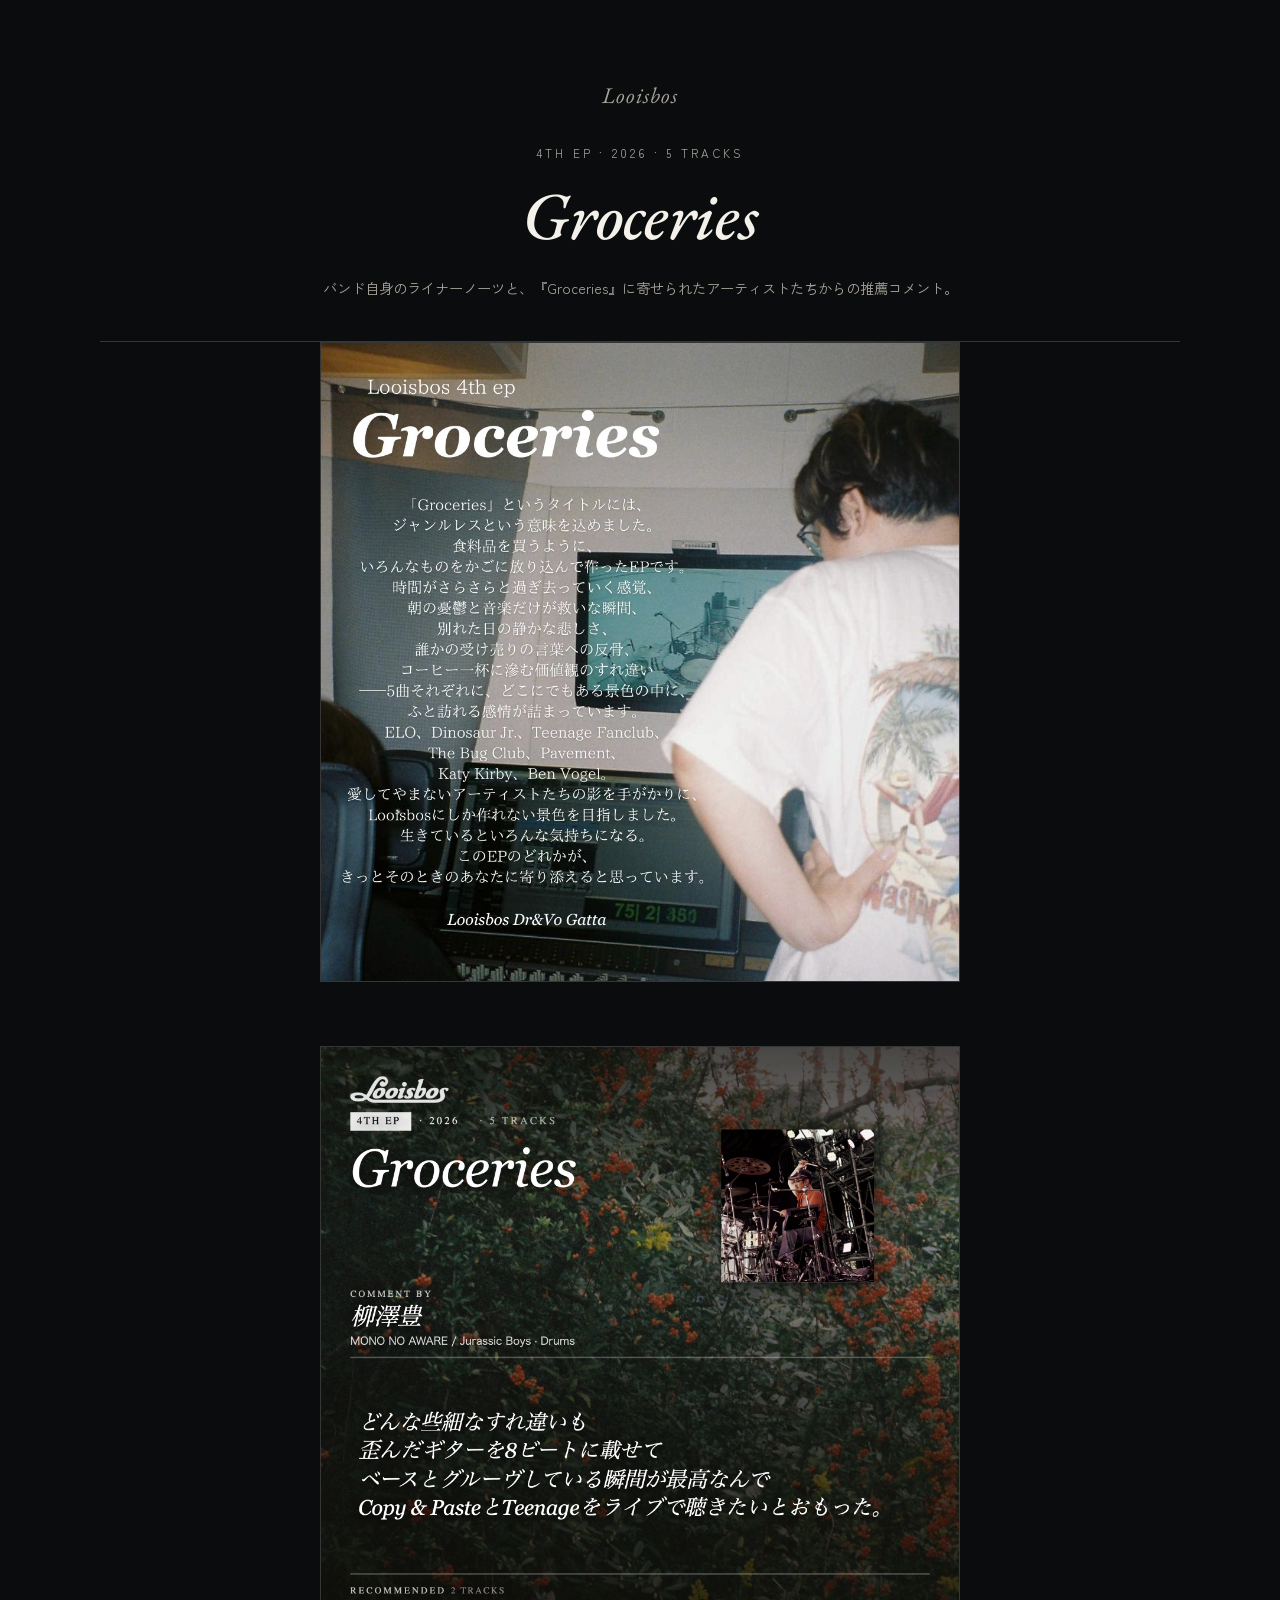
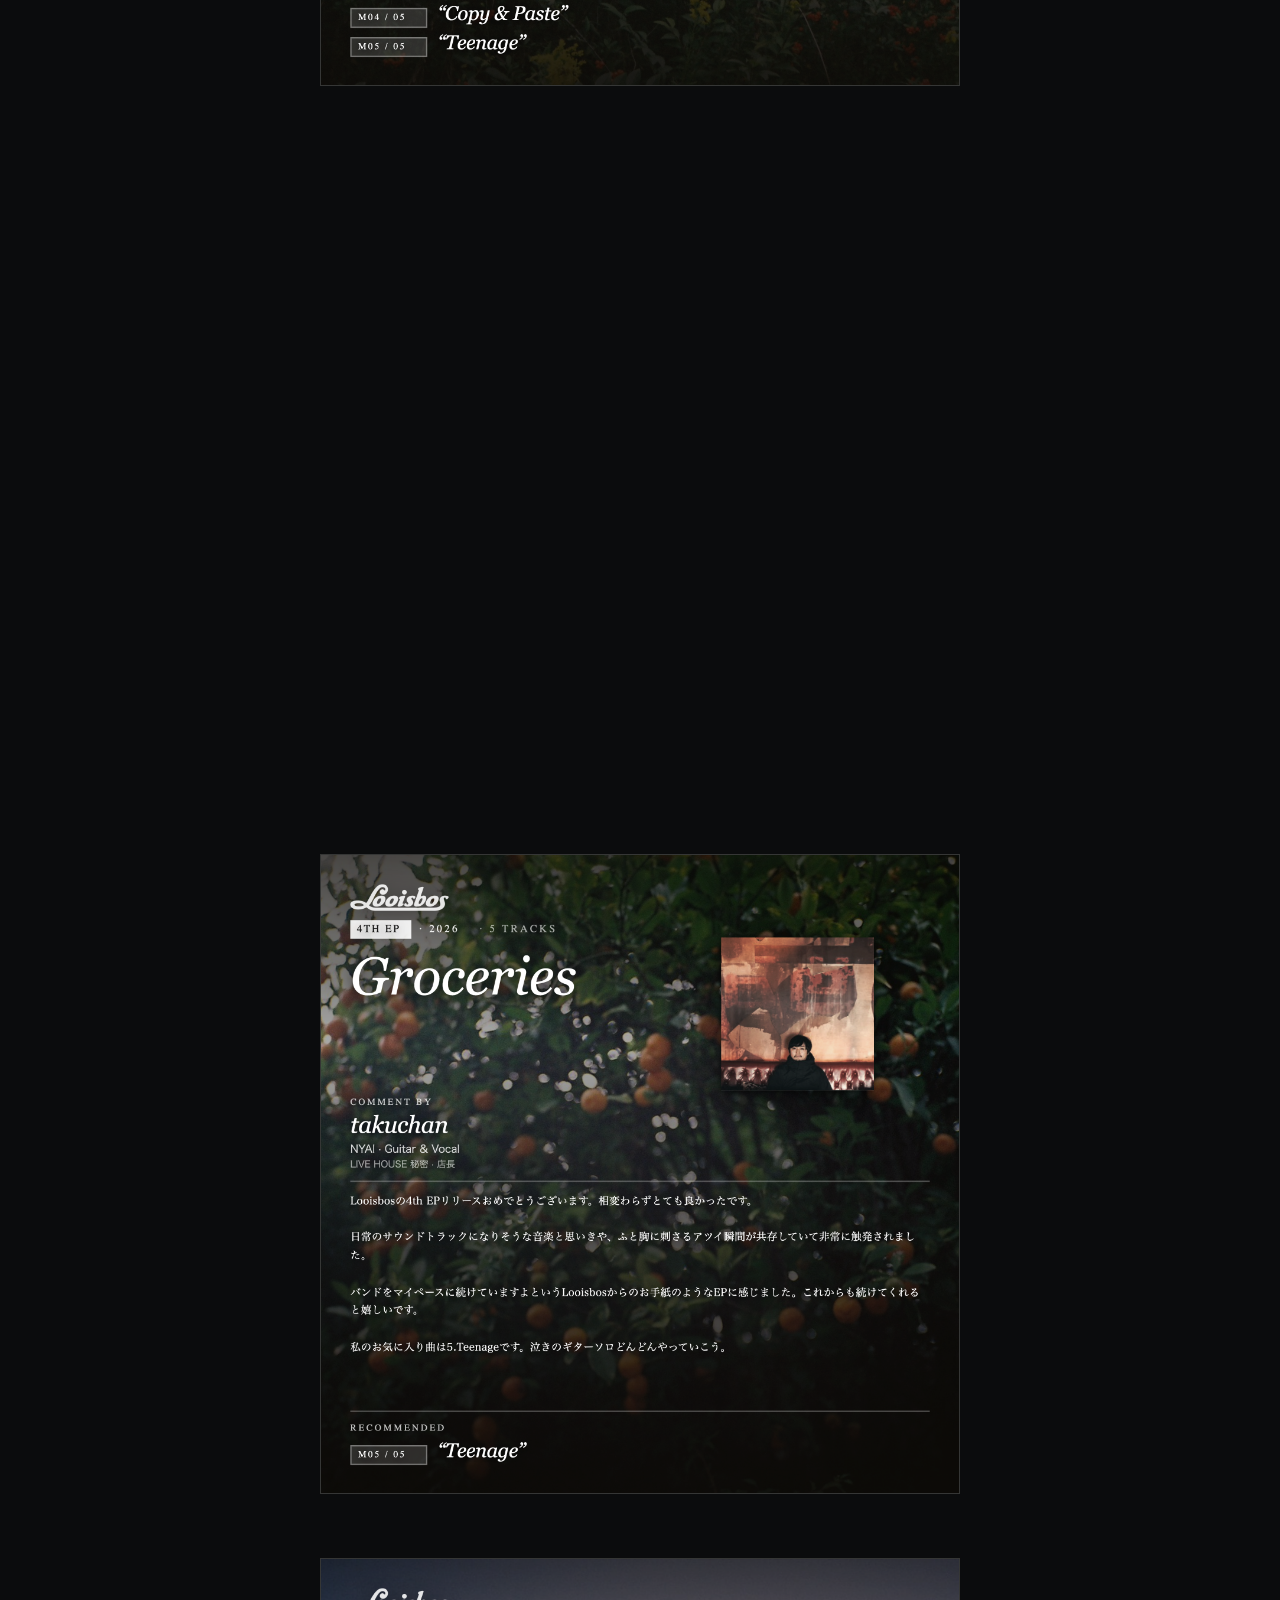
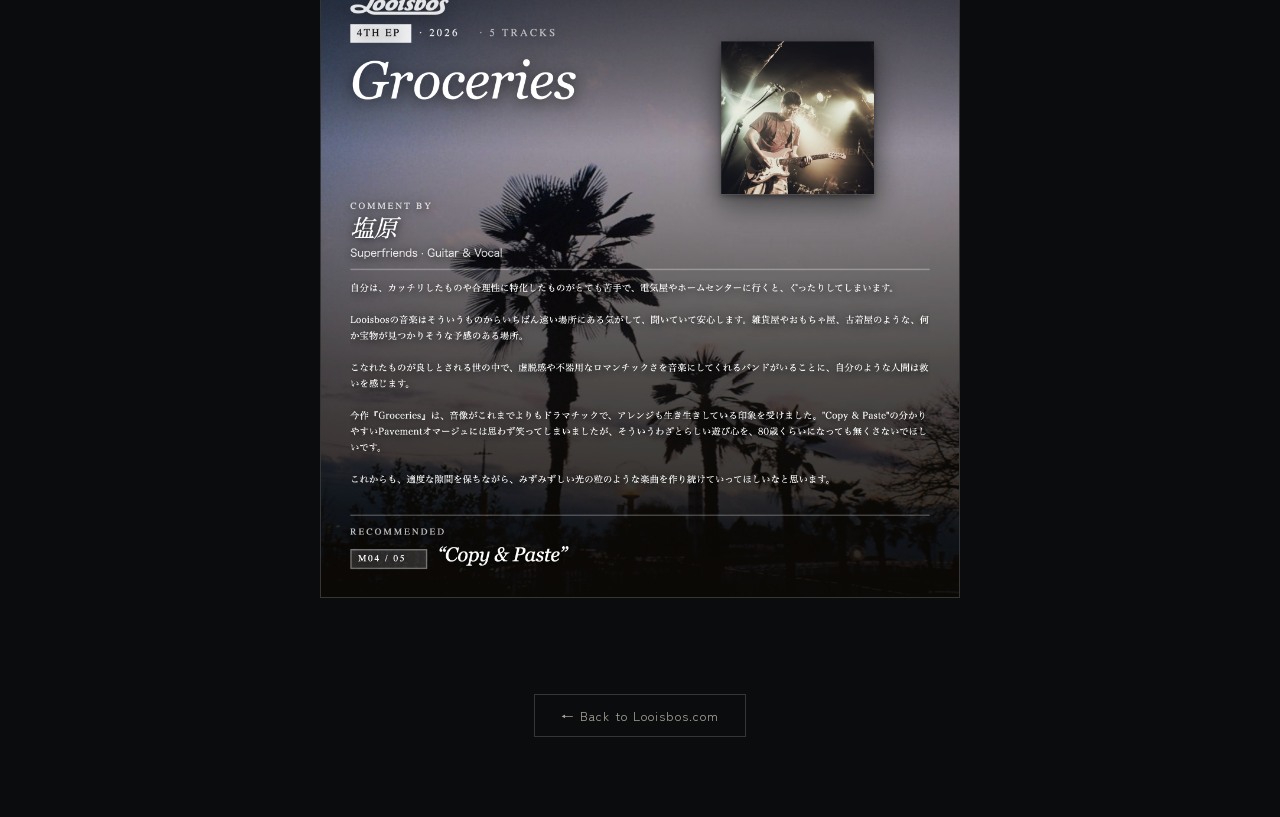
==== groceries-comments.html @ f3e6125c "Add Groceries release news, comments gallery, and laundrynotes news - New page groceries-comments.ht" ====
<!DOCTYPE html>
<html lang="ja">
<head>
<meta charset="UTF-8">
<meta name="viewport" content="width=device-width, initial-scale=1.0">
<title>Groceries — Recommended | Looisbos</title>
<meta name="description" content="Looisbos 4th EP『Groceries』に寄せられたアーティストからの推薦コメント">
<link href="https://fonts.googleapis.com/css2?family=EB+Garamond:ital,wght@0,400;0,500;1,400;1,500&family=Zen+Kaku+Gothic+New:wght@400;500;700&display=swap" rel="stylesheet">
<style>
*{margin:0;padding:0;box-sizing:border-box}
:root{
  --bg:#0b0c0d;
  --ink:#f4f1ea;
  --ink-dim:#a8a49a;
  --line:rgba(244,241,234,0.18);
}
body{
  background:var(--bg);
  color:var(--ink);
  font-family:'Zen Kaku Gothic New','Hiragino Kaku Gothic ProN',sans-serif;
  min-height:100vh;
}
.page-header{
  max-width:720px;
  margin:0 auto;
  padding:5rem 1.5rem 2.5rem;
  text-align:center;
}
.logo{
  font-family:'EB Garamond',serif;
  font-style:italic;
  font-size:1.4rem;
  letter-spacing:0.04em;
  color:var(--ink-dim);
  text-decoration:none;
}
.eyebrow{
  margin-top:2.2rem;
  font-size:0.72rem;
  letter-spacing:0.28em;
  color:var(--ink-dim);
  text-transform:uppercase;
}
.headline{
  font-family:'EB Garamond',serif;
  font-style:italic;
  font-weight:500;
  font-size:clamp(2.6rem,7vw,4.2rem);
  margin-top:0.6rem;
}
.sub{
  margin-top:1rem;
  font-size:0.9rem;
  color:var(--ink-dim);
  line-height:1.8;
}
.gallery{
  max-width:1080px;
  margin:0 auto;
  padding:0 0 6rem;
  display:flex;
  flex-direction:column;
  align-items:center;
  gap:4rem;
}
.card{
  width:100%;
  max-width:640px;
  opacity:0;
  transform:translateY(24px);
  transition:opacity 0.8s ease, transform 0.8s ease;
}
.card.is-visible{
  opacity:1;
  transform:translateY(0);
}
.card img{
  display:block;
  width:100%;
  height:auto;
  border:1px solid var(--line);
}
.divider{
  width:100%;
  max-width:1080px;
  margin:0 auto;
  border:none;
  border-top:1px solid var(--line);
}
.page-footer{
  max-width:720px;
  margin:0 auto;
  padding:0 1.5rem 5rem;
  text-align:center;
}
.back-link{
  display:inline-block;
  font-size:0.8rem;
  letter-spacing:0.08em;
  color:var(--ink-dim);
  text-decoration:none;
  border:1px solid var(--line);
  padding:0.7rem 1.6rem;
  transition:color 0.2s, border-color 0.2s;
}
.back-link:hover{
  color:var(--ink);
  border-color:var(--ink);
}
</style>
</head>
<body>

<header class="page-header">
  <a href="index.html" class="logo">Looisbos</a>
  <div class="eyebrow">4th EP · 2026 · 5 Tracks</div>
  <h1 class="headline">Groceries</h1>
  <p class="sub">バンド自身のライナーノーツと、『Groceries』に寄せられたアーティストたちからの推薦コメント。</p>
</header>

<hr class="divider">

<section class="gallery">
  <figure class="card">
    <img src="assets/images/comments/Looisbos_Groceries_gatta_1080.jpeg" alt="Looisbos Dr&Vo Gatta による『Groceries』セルフライナーノーツ" loading="lazy" width="1080" height="1080">
  </figure>
  <figure class="card">
    <img src="assets/images/comments/Looisbos_Groceries_yanagisawa_1080.png" alt="柳澤豊(MONO NO AWARE / Jurassic Boys・Drums)のコメント" loading="lazy" width="2160" height="2160">
  </figure>
  <figure class="card">
    <img src="assets/images/comments/Looisbos_Groceries_hidematt_1080.png" alt="Hide Matt(Strobolights・Guitar & Vocal)のコメント" loading="lazy" width="2160" height="2160">
  </figure>
  <figure class="card">
    <img src="assets/images/comments/Looisbos_Groceries_takuchan_1080.png" alt="takuchan(NYAI・Guitar & Vocal / LIVE HOUSE 秘密・店長)のコメント" loading="lazy" width="2160" height="2160">
  </figure>
  <figure class="card">
    <img src="assets/images/comments/Looisbos_Groceries_shiohara_1080.png" alt="塩原(Superfriends・Guitar & Vocal)のコメント" loading="lazy" width="2160" height="2160">
  </figure>
</section>

<footer class="page-footer">
  <a href="index.html" class="back-link">← Back to Looisbos.com</a>
</footer>

<script>
const cards = document.querySelectorAll('.card');
const io = new IntersectionObserver((entries) => {
  entries.forEach(entry => {
    if (entry.isIntersecting) {
      entry.target.classList.add('is-visible');
      io.unobserve(entry.target);
    }
  });
}, { threshold: 0.15 });
cards.forEach(card => io.observe(card));
</script>

</body>
</html>
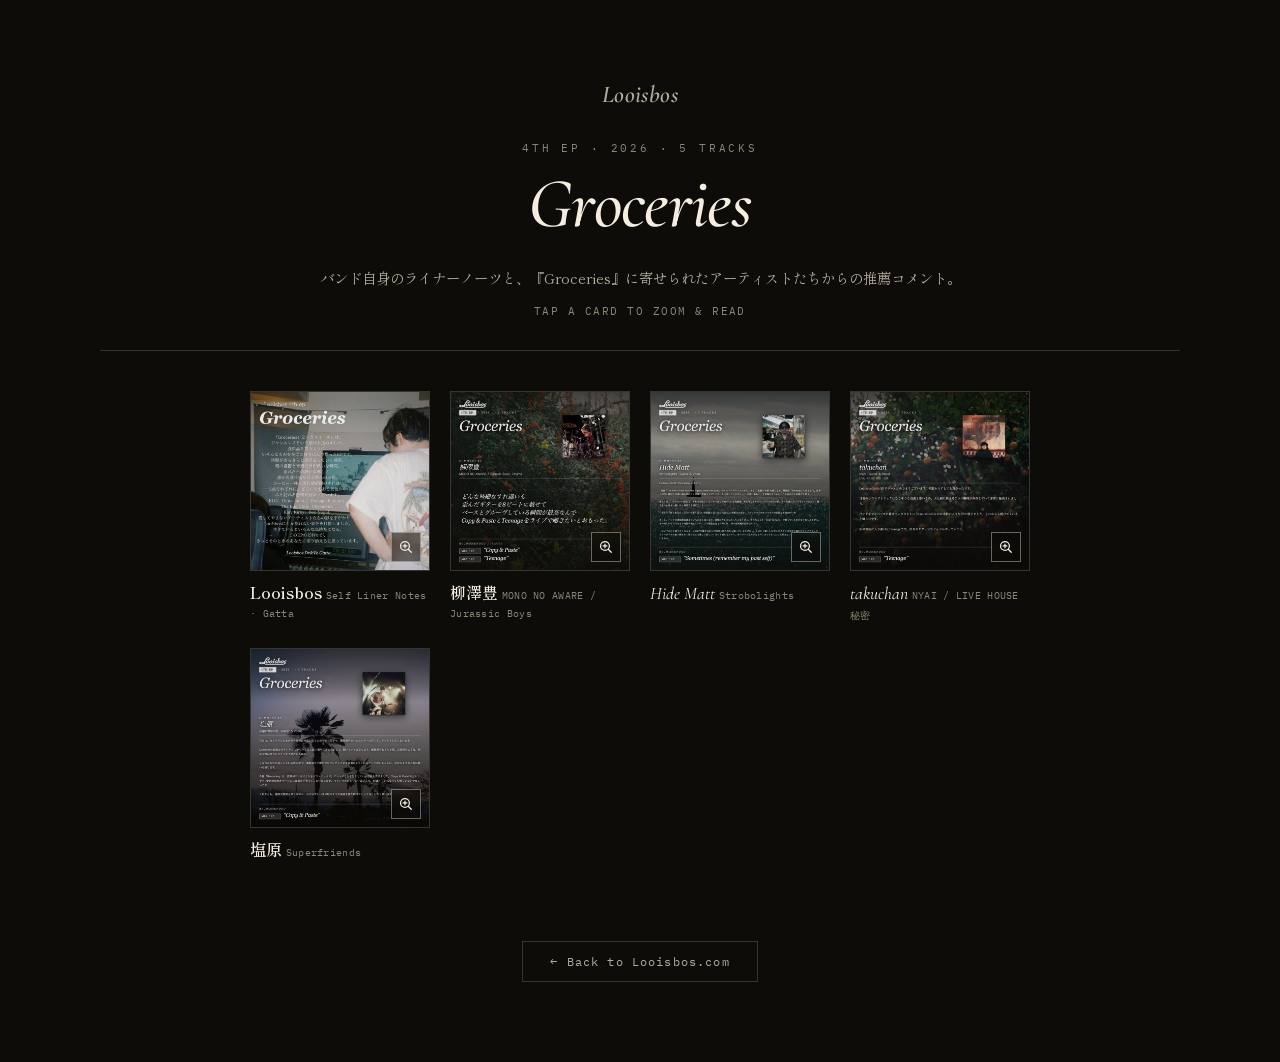
==== commit abbdad45: "Rework comments page into thumbnail grid with tap-to-zoom lightbox - Grid of square thumbnails (ligh" ====
--- a/groceries-comments.html
+++ b/groceries-comments.html
@@ -4,81 +4,72 @@
 <meta charset="UTF-8">
 <meta name="viewport" content="width=device-width, initial-scale=1.0">
 <title>Groceries — Recommended | Looisbos</title>
-<meta name="description" content="Looisbos 4th EP『Groceries』に寄せられたアーティストからの推薦コメント">
-<link href="https://fonts.googleapis.com/css2?family=EB+Garamond:ital,wght@0,400;0,500;1,400;1,500&family=Zen+Kaku+Gothic+New:wght@400;500;700&display=swap" rel="stylesheet">
+<meta name="description" content="Looisbos 4th EP『Groceries』のセルフライナーノーツと、アーティストからの推薦コメント">
+<link href="https://fonts.googleapis.com/css2?family=Cormorant+Garamond:ital,wght@0,400;0,500;0,600;1,400;1,500;1,600&family=IBM+Plex+Mono:wght@400;500&family=Shippori+Mincho:wght@400;500;600;700&display=swap" rel="stylesheet">
 <style>
 *{margin:0;padding:0;box-sizing:border-box}
 :root{
-  --bg:#0b0c0d;
-  --ink:#f4f1ea;
-  --ink-dim:#a8a49a;
-  --line:rgba(244,241,234,0.18);
+  --bg:#0e0c08;
+  --ink:#f4ede0;
+  --ink-soft:#b3ac9d;
+  --ink-dim:#8c8677;
+  --gold:#d8c896;
+  --line:rgba(244,237,224,0.18);
+  --serif-en:'Cormorant Garamond','EB Garamond',Georgia,serif;
+  --mincho:'Shippori Mincho','Noto Serif JP','Hiragino Mincho ProN',serif;
+  --mono:'IBM Plex Mono','Courier New',monospace;
 }
 body{
   background:var(--bg);
   color:var(--ink);
-  font-family:'Zen Kaku Gothic New','Hiragino Kaku Gothic ProN',sans-serif;
+  font-family:var(--mincho);
   min-height:100vh;
+  -webkit-font-smoothing:antialiased;
 }
 .page-header{
-  max-width:720px;
+  max-width:760px;
   margin:0 auto;
-  padding:5rem 1.5rem 2.5rem;
+  padding:5rem 1.5rem 2rem;
   text-align:center;
 }
 .logo{
-  font-family:'EB Garamond',serif;
+  font-family:var(--serif-en);
   font-style:italic;
-  font-size:1.4rem;
-  letter-spacing:0.04em;
-  color:var(--ink-dim);
+  font-weight:600;
+  font-size:1.5rem;
+  letter-spacing:0.02em;
+  color:var(--ink-soft);
   text-decoration:none;
 }
-.eyebrow{
-  margin-top:2.2rem;
-  font-size:0.72rem;
-  letter-spacing:0.28em;
+.header-eyebrow{
+  margin-top:2rem;
+  font-family:var(--mono);
+  font-size:0.68rem;
+  letter-spacing:0.26em;
   color:var(--ink-dim);
   text-transform:uppercase;
 }
 .headline{
-  font-family:'EB Garamond',serif;
+  font-family:var(--serif-en);
   font-style:italic;
   font-weight:500;
-  font-size:clamp(2.6rem,7vw,4.2rem);
-  margin-top:0.6rem;
+  font-size:clamp(2.8rem,8vw,4.4rem);
+  margin-top:0.4rem;
+  letter-spacing:-0.01em;
 }
 .sub{
-  margin-top:1rem;
+  margin-top:1.1rem;
   font-size:0.9rem;
+  color:var(--ink-soft);
+  line-height:1.9;
+}
+.hint{
+  margin-top:0.8rem;
+  font-family:var(--mono);
+  font-size:0.66rem;
+  letter-spacing:0.14em;
   color:var(--ink-dim);
-  line-height:1.8;
-}
-.gallery{
-  max-width:1080px;
-  margin:0 auto;
-  padding:0 0 6rem;
-  display:flex;
-  flex-direction:column;
-  align-items:center;
-  gap:4rem;
-}
-.card{
-  width:100%;
-  max-width:640px;
-  opacity:0;
-  transform:translateY(24px);
-  transition:opacity 0.8s ease, transform 0.8s ease;
-}
-.card.is-visible{
-  opacity:1;
-  transform:translateY(0);
-}
-.card img{
-  display:block;
-  width:100%;
-  height:auto;
-  border:1px solid var(--line);
+  text-transform:uppercase;
 }
 .divider{
   width:100%;
@@ -87,25 +78,159 @@
   border:none;
   border-top:1px solid var(--line);
 }
+.grid{
+  max-width:820px;
+  margin:2.5rem auto 0;
+  padding:0 1.25rem 4rem;
+  display:grid;
+  grid-template-columns:repeat(auto-fill,minmax(150px,1fr));
+  gap:1.5rem 1.25rem;
+}
+.tile{
+  display:flex;
+  flex-direction:column;
+  gap:0.7rem;
+  background:none;
+  border:none;
+  padding:0;
+  cursor:zoom-in;
+  text-align:left;
+  color:inherit;
+  opacity:0;
+  transform:translateY(20px);
+  transition:opacity 0.7s ease, transform 0.7s ease;
+}
+.tile.is-visible{opacity:1;transform:translateY(0)}
+.tile-frame{
+  position:relative;
+  aspect-ratio:1;
+  overflow:hidden;
+  border:1px solid var(--line);
+}
+.tile-frame img{
+  width:100%;
+  height:100%;
+  object-fit:cover;
+  display:block;
+  transition:transform 0.5s ease, filter 0.4s ease;
+  filter:brightness(0.92);
+}
+.tile:hover .tile-frame img,
+.tile:focus-visible .tile-frame img{
+  transform:scale(1.05);
+  filter:brightness(1.05);
+}
+.tile-zoom{
+  position:absolute;
+  bottom:0.5rem;
+  right:0.5rem;
+  width:1.9rem;
+  height:1.9rem;
+  display:flex;
+  align-items:center;
+  justify-content:center;
+  background:rgba(14,12,8,0.55);
+  border:1px solid rgba(244,237,224,0.4);
+  backdrop-filter:blur(3px);
+  color:var(--ink);
+}
+.tile-zoom svg{width:0.95rem;height:0.95rem;display:block}
+.tile-cap{line-height:1.35}
+.tile-name{
+  font-family:var(--serif-en);
+  font-style:italic;
+  font-size:1.1rem;
+  color:var(--ink);
+}
+.tile-name.jp{font-family:var(--mincho);font-style:normal;font-weight:600;font-size:1rem}
+.tile-role{
+  font-family:var(--mono);
+  font-size:0.62rem;
+  letter-spacing:0.03em;
+  color:var(--ink-dim);
+  margin-top:0.15rem;
+}
 .page-footer{
   max-width:720px;
   margin:0 auto;
-  padding:0 1.5rem 5rem;
+  padding:1rem 1.5rem 5rem;
   text-align:center;
 }
 .back-link{
   display:inline-block;
-  font-size:0.8rem;
-  letter-spacing:0.08em;
-  color:var(--ink-dim);
+  font-family:var(--mono);
+  font-size:0.72rem;
+  letter-spacing:0.1em;
+  color:var(--ink-soft);
   text-decoration:none;
   border:1px solid var(--line);
-  padding:0.7rem 1.6rem;
+  padding:0.75rem 1.7rem;
   transition:color 0.2s, border-color 0.2s;
 }
-.back-link:hover{
+.back-link:hover{color:var(--ink);border-color:var(--ink)}
+
+/* Lightbox */
+.lightbox{
+  position:fixed;
+  inset:0;
+  z-index:100;
+  display:none;
+  background:rgba(6,5,3,0.94);
+  overflow:auto;
+  -webkit-overflow-scrolling:touch;
+  padding:0;
+}
+.lightbox.open{display:flex;align-items:center;justify-content:center}
+.lightbox.zoomed{align-items:flex-start;justify-content:flex-start}
+.lightbox-img{
+  display:block;
+  max-width:96vw;
+  max-height:94vh;
+  margin:auto;
+  cursor:zoom-in;
+  box-shadow:0 20px 80px rgba(0,0,0,0.6);
+}
+.lightbox.zoomed .lightbox-img{
+  max-width:none;
+  max-height:none;
+  width:min(1200px,max(760px,100vw));
+  margin:0;
+  cursor:zoom-out;
+}
+.lightbox-close{
+  position:fixed;
+  top:1rem;
+  right:1.1rem;
+  z-index:110;
+  width:2.6rem;
+  height:2.6rem;
+  display:flex;
+  align-items:center;
+  justify-content:center;
+  background:rgba(14,12,8,0.6);
+  border:1px solid var(--line);
   color:var(--ink);
-  border-color:var(--ink);
+  font-size:1.4rem;
+  line-height:1;
+  cursor:pointer;
+  backdrop-filter:blur(4px);
+}
+.lightbox-close:hover{border-color:var(--ink)}
+.lightbox-hint{
+  position:fixed;
+  bottom:1rem;
+  left:50%;
+  transform:translateX(-50%);
+  z-index:110;
+  font-family:var(--mono);
+  font-size:0.64rem;
+  letter-spacing:0.14em;
+  color:var(--ink-soft);
+  text-transform:uppercase;
+  background:rgba(14,12,8,0.55);
+  padding:0.5rem 1rem;
+  border:1px solid var(--line);
+  pointer-events:none;
 }
 </style>
 </head>
@@ -113,46 +238,132 @@
 
 <header class="page-header">
   <a href="index.html" class="logo">Looisbos</a>
-  <div class="eyebrow">4th EP · 2026 · 5 Tracks</div>
+  <div class="header-eyebrow">4th EP · 2026 · 5 Tracks</div>
   <h1 class="headline">Groceries</h1>
   <p class="sub">バンド自身のライナーノーツと、『Groceries』に寄せられたアーティストたちからの推薦コメント。</p>
+  <p class="hint">Tap a card to zoom &amp; read</p>
 </header>
 
 <hr class="divider">
 
-<section class="gallery">
-  <figure class="card">
-    <img src="assets/images/comments/Looisbos_Groceries_gatta_1080.jpeg" alt="Looisbos Dr&Vo Gatta による『Groceries』セルフライナーノーツ" loading="lazy" width="1080" height="1080">
-  </figure>
-  <figure class="card">
-    <img src="assets/images/comments/Looisbos_Groceries_yanagisawa_1080.png" alt="柳澤豊(MONO NO AWARE / Jurassic Boys・Drums)のコメント" loading="lazy" width="2160" height="2160">
-  </figure>
-  <figure class="card">
-    <img src="assets/images/comments/Looisbos_Groceries_hidematt_1080.png" alt="Hide Matt(Strobolights・Guitar & Vocal)のコメント" loading="lazy" width="2160" height="2160">
-  </figure>
-  <figure class="card">
-    <img src="assets/images/comments/Looisbos_Groceries_takuchan_1080.png" alt="takuchan(NYAI・Guitar & Vocal / LIVE HOUSE 秘密・店長)のコメント" loading="lazy" width="2160" height="2160">
-  </figure>
-  <figure class="card">
-    <img src="assets/images/comments/Looisbos_Groceries_shiohara_1080.png" alt="塩原(Superfriends・Guitar & Vocal)のコメント" loading="lazy" width="2160" height="2160">
-  </figure>
+<section class="grid" id="grid">
+
+  <button class="tile" data-full="assets/images/comments/Looisbos_Groceries_gatta_1080.jpeg">
+    <span class="tile-frame">
+      <img src="assets/images/comments/thumbs/Looisbos_Groceries_gatta_1080.jpg" alt="Looisbos セルフライナーノーツ" loading="lazy">
+      <span class="tile-zoom" aria-hidden="true"><svg viewBox="0 0 24 24" fill="none" stroke="currentColor" stroke-width="2" stroke-linecap="round" stroke-linejoin="round"><circle cx="11" cy="11" r="7"></circle><line x1="21" y1="21" x2="16.5" y2="16.5"></line><line x1="11" y1="8" x2="11" y2="14"></line><line x1="8" y1="11" x2="14" y2="11"></line></svg></span>
+    </span>
+    <span class="tile-cap">
+      <span class="tile-name jp">Looisbos</span>
+      <span class="tile-role">Self Liner Notes · Gatta</span>
+    </span>
+  </button>
+
+  <button class="tile" data-full="assets/images/comments/Looisbos_Groceries_yanagisawa_1080.png">
+    <span class="tile-frame">
+      <img src="assets/images/comments/thumbs/Looisbos_Groceries_yanagisawa_1080.jpg" alt="柳澤豊 のコメント" loading="lazy">
+      <span class="tile-zoom" aria-hidden="true"><svg viewBox="0 0 24 24" fill="none" stroke="currentColor" stroke-width="2" stroke-linecap="round" stroke-linejoin="round"><circle cx="11" cy="11" r="7"></circle><line x1="21" y1="21" x2="16.5" y2="16.5"></line><line x1="11" y1="8" x2="11" y2="14"></line><line x1="8" y1="11" x2="14" y2="11"></line></svg></span>
+    </span>
+    <span class="tile-cap">
+      <span class="tile-name jp">柳澤豊</span>
+      <span class="tile-role">MONO NO AWARE / Jurassic Boys</span>
+    </span>
+  </button>
+
+  <button class="tile" data-full="assets/images/comments/Looisbos_Groceries_hidematt_1080.png">
+    <span class="tile-frame">
+      <img src="assets/images/comments/thumbs/Looisbos_Groceries_hidematt_1080.jpg" alt="Hide Matt のコメント" loading="lazy">
+      <span class="tile-zoom" aria-hidden="true"><svg viewBox="0 0 24 24" fill="none" stroke="currentColor" stroke-width="2" stroke-linecap="round" stroke-linejoin="round"><circle cx="11" cy="11" r="7"></circle><line x1="21" y1="21" x2="16.5" y2="16.5"></line><line x1="11" y1="8" x2="11" y2="14"></line><line x1="8" y1="11" x2="14" y2="11"></line></svg></span>
+    </span>
+    <span class="tile-cap">
+      <span class="tile-name">Hide Matt</span>
+      <span class="tile-role">Strobolights</span>
+    </span>
+  </button>
+
+  <button class="tile" data-full="assets/images/comments/Looisbos_Groceries_takuchan_1080.png">
+    <span class="tile-frame">
+      <img src="assets/images/comments/thumbs/Looisbos_Groceries_takuchan_1080.jpg" alt="takuchan のコメント" loading="lazy">
+      <span class="tile-zoom" aria-hidden="true"><svg viewBox="0 0 24 24" fill="none" stroke="currentColor" stroke-width="2" stroke-linecap="round" stroke-linejoin="round"><circle cx="11" cy="11" r="7"></circle><line x1="21" y1="21" x2="16.5" y2="16.5"></line><line x1="11" y1="8" x2="11" y2="14"></line><line x1="8" y1="11" x2="14" y2="11"></line></svg></span>
+    </span>
+    <span class="tile-cap">
+      <span class="tile-name">takuchan</span>
+      <span class="tile-role">NYAI / LIVE HOUSE 秘密</span>
+    </span>
+  </button>
+
+  <button class="tile" data-full="assets/images/comments/Looisbos_Groceries_shiohara_1080.png">
+    <span class="tile-frame">
+      <img src="assets/images/comments/thumbs/Looisbos_Groceries_shiohara_1080.jpg" alt="塩原 のコメント" loading="lazy">
+      <span class="tile-zoom" aria-hidden="true"><svg viewBox="0 0 24 24" fill="none" stroke="currentColor" stroke-width="2" stroke-linecap="round" stroke-linejoin="round"><circle cx="11" cy="11" r="7"></circle><line x1="21" y1="21" x2="16.5" y2="16.5"></line><line x1="11" y1="8" x2="11" y2="14"></line><line x1="8" y1="11" x2="14" y2="11"></line></svg></span>
+    </span>
+    <span class="tile-cap">
+      <span class="tile-name jp">塩原</span>
+      <span class="tile-role">Superfriends</span>
+    </span>
+  </button>
+
 </section>
 
 <footer class="page-footer">
   <a href="index.html" class="back-link">← Back to Looisbos.com</a>
 </footer>
 
+<div class="lightbox" id="lightbox" role="dialog" aria-modal="true" aria-label="コメントカード拡大表示">
+  <button class="lightbox-close" id="lbClose" aria-label="閉じる">×</button>
+  <img class="lightbox-img" id="lbImg" src="" alt="">
+  <span class="lightbox-hint" id="lbHint">Tap image to zoom · Esc to close</span>
+</div>
+
 <script>
-const cards = document.querySelectorAll('.card');
+// Scroll reveal
+const tiles = document.querySelectorAll('.tile');
 const io = new IntersectionObserver((entries) => {
-  entries.forEach(entry => {
-    if (entry.isIntersecting) {
-      entry.target.classList.add('is-visible');
-      io.unobserve(entry.target);
-    }
+  entries.forEach(e => { if (e.isIntersecting){ e.target.classList.add('is-visible'); io.unobserve(e.target);} });
+}, { threshold: 0.1 });
+tiles.forEach(t => io.observe(t));
+
+// Lightbox
+const lb = document.getElementById('lightbox');
+const lbImg = document.getElementById('lbImg');
+const lbClose = document.getElementById('lbClose');
+const lbHint = document.getElementById('lbHint');
+let lastFocus = null;
+
+function openLightbox(full, alt){
+  lastFocus = document.activeElement;
+  lbImg.src = full;
+  lbImg.alt = alt || '';
+  lb.classList.remove('zoomed');
+  lb.classList.add('open');
+  document.body.style.overflow = 'hidden';
+  lbClose.focus();
+}
+function closeLightbox(){
+  lb.classList.remove('open','zoomed');
+  lbImg.src = '';
+  document.body.style.overflow = '';
+  if (lastFocus) lastFocus.focus();
+}
+function toggleZoom(){
+  const z = lb.classList.toggle('zoomed');
+  if (z){ lb.scrollTop = 0; lb.scrollLeft = 0; }
+  lbHint.style.display = z ? 'none' : '';
+}
+
+tiles.forEach(t => {
+  t.addEventListener('click', () => {
+    const img = t.querySelector('img');
+    openLightbox(t.dataset.full, img ? img.alt : '');
   });
-}, { threshold: 0.15 });
-cards.forEach(card => io.observe(card));
+});
+lbImg.addEventListener('click', toggleZoom);
+lbClose.addEventListener('click', closeLightbox);
+lb.addEventListener('click', (e) => { if (e.target === lb) closeLightbox(); });
+document.addEventListener('keydown', (e) => {
+  if (!lb.classList.contains('open')) return;
+  if (e.key === 'Escape') closeLightbox();
+});
 </script>
 
 </body>
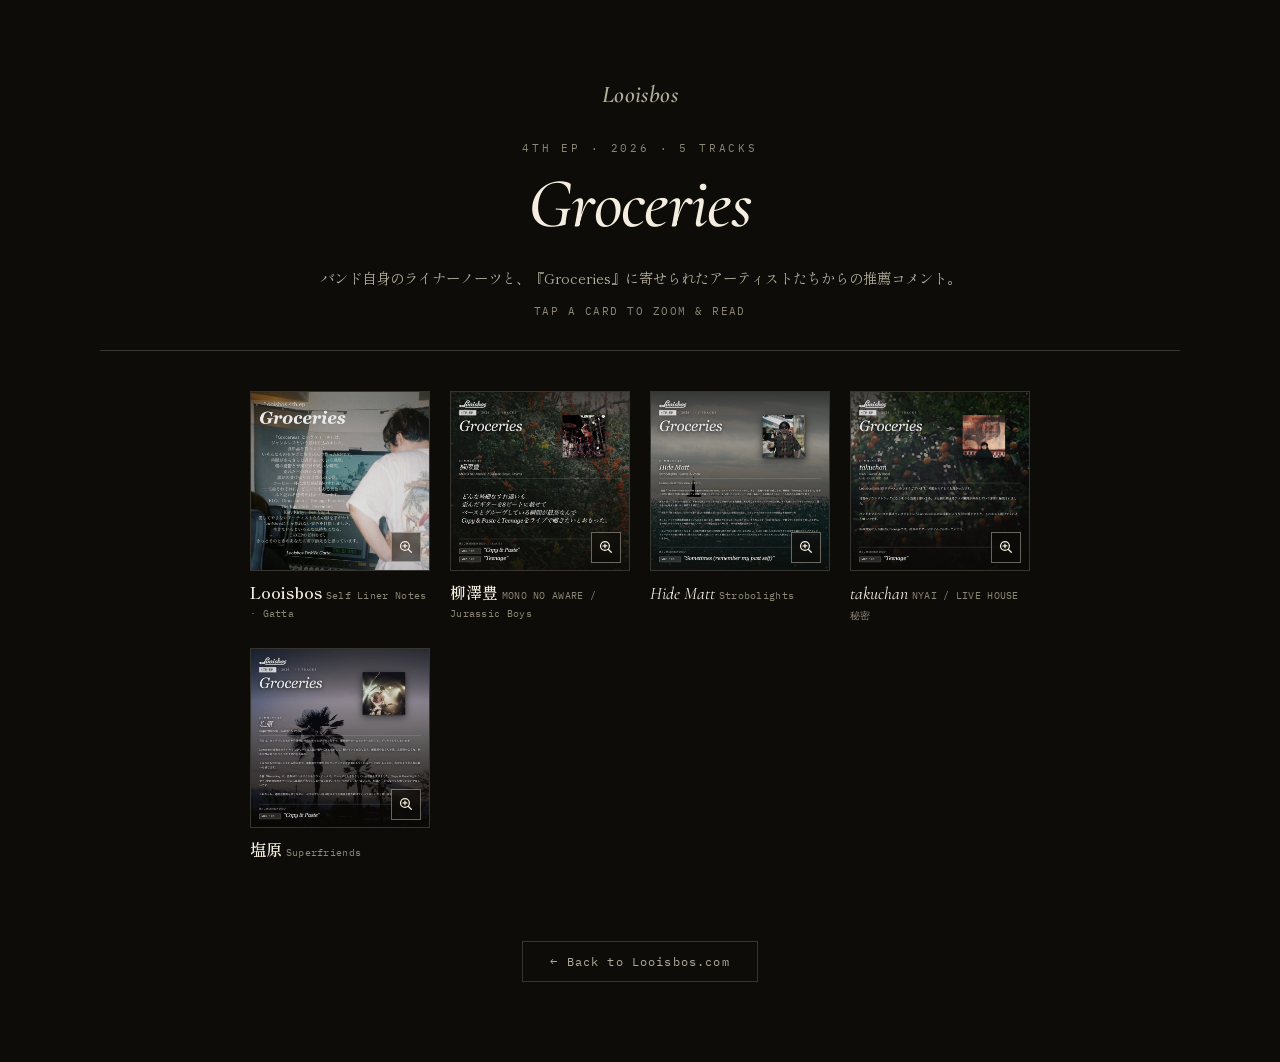
==== commit d41772e9: "Add OGP metadata and social card images Add the 1200x630 card images referenced by index.html, and g" ====
--- a/groceries-comments.html
+++ b/groceries-comments.html
@@ -5,6 +5,19 @@
 <meta name="viewport" content="width=device-width, initial-scale=1.0">
 <title>Groceries — Recommended | Looisbos</title>
 <meta name="description" content="Looisbos 4th EP『Groceries』のセルフライナーノーツと、アーティストからの推薦コメント">
+<link rel="canonical" href="https://looisbos.com/groceries-comments.html">
+<meta property="og:type" content="article">
+<meta property="og:site_name" content="Looisbos">
+<meta property="og:locale" content="ja_JP">
+<meta property="og:url" content="https://looisbos.com/groceries-comments.html">
+<meta property="og:title" content="Groceries — Recommended | Looisbos">
+<meta property="og:description" content="Looisbos 4th EP『Groceries』に寄せられた推薦コメントとセルフライナーノーツ。">
+<meta property="og:image" content="https://looisbos.com/assets/images/og_groceries.jpg">
+<meta property="og:image:width" content="1200">
+<meta property="og:image:height" content="630">
+<meta property="og:image:alt" content="Looisbos 4th EP『Groceries』ジャケット">
+<meta name="twitter:card" content="summary_large_image">
+<meta name="twitter:site" content="@looisbos">
 <link href="https://fonts.googleapis.com/css2?family=Cormorant+Garamond:ital,wght@0,400;0,500;0,600;1,400;1,500;1,600&family=IBM+Plex+Mono:wght@400;500&family=Shippori+Mincho:wght@400;500;600;700&display=swap" rel="stylesheet">
 <style>
 *{margin:0;padding:0;box-sizing:border-box}
